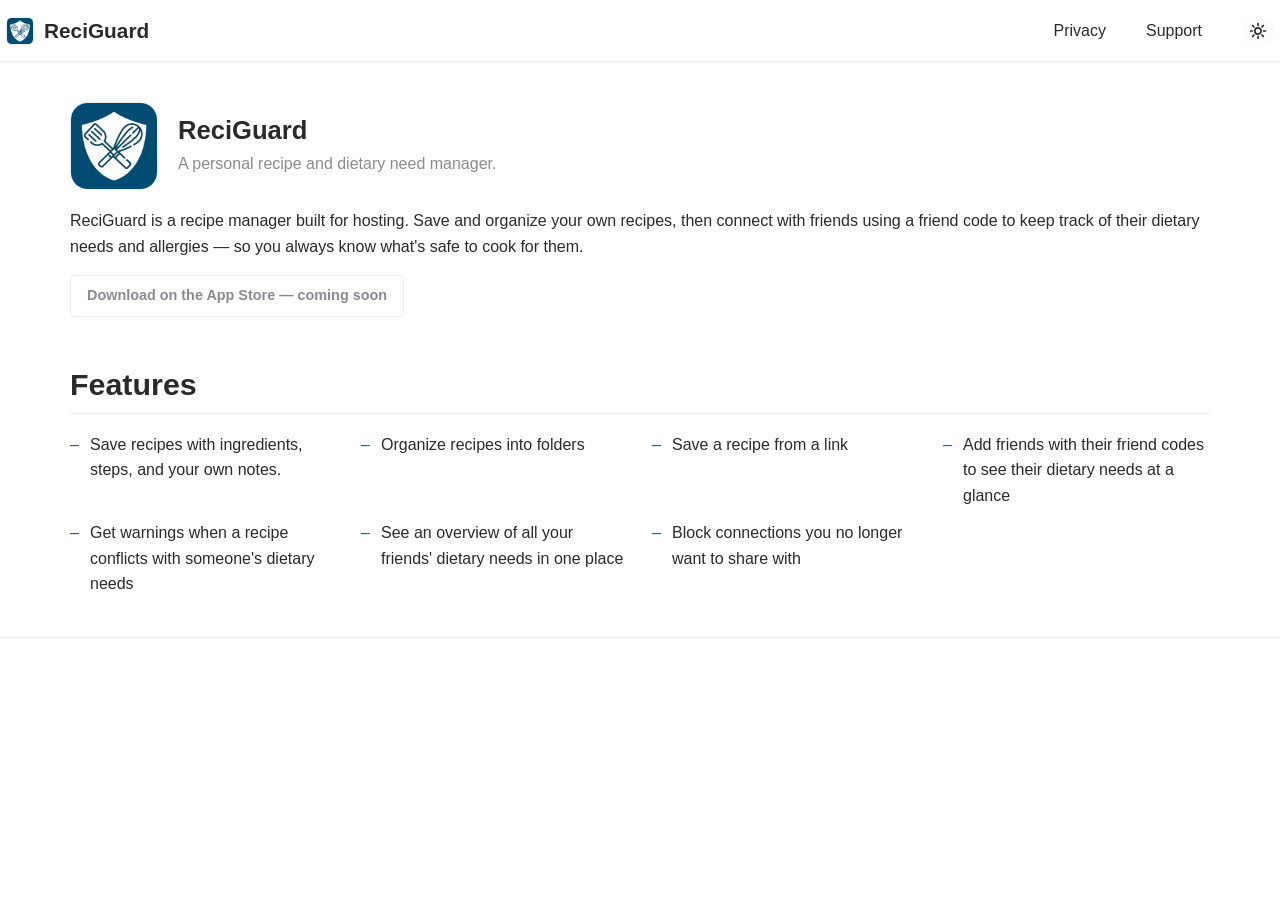
==== reciguard/index.html @ e8f0ff31 "Reciguard information" ====
<!DOCTYPE html>
<html lang="en" data-theme="light">
<head>
  <meta charset="UTF-8" />
  <meta name="viewport" content="width=device-width, initial-scale=1.0" />
  <title>ReciGuard</title>
  <meta name="description" content="ReciGuard is a recipe manager that helps you remember your friends' dietary needs." />
  <meta name="robots" content="noimageindex" />
  <meta http-equiv="Content-Security-Policy" content="default-src 'self'; style-src 'self' https://fonts.googleapis.com; font-src https://fonts.gstatic.com; img-src 'self' data:; script-src 'self'; base-uri 'self'; form-action 'none'; frame-ancestors 'none'" />
  <link rel="icon" href="data:," />
  <link rel="preconnect" href="https://fonts.googleapis.com" />
  <link rel="preconnect" href="https://fonts.gstatic.com" crossorigin />
  <link href="https://fonts.googleapis.com/css2?family=Inter:wght@400;500;600;700&display=swap" rel="stylesheet" />
  <link rel="stylesheet" href="/style.css" />
</head>
<body class="reciguard-page">
  <!-- ===== Masthead / top nav ===== -->
  <header class="masthead">
    <div class="masthead-inner">
      <a class="site-title app-title" href="index.html">
        <img class="app-title-icon" src="/assets/reciguard/icon.png" alt="" />
        ReciGuard
      </a>
      <nav class="site-nav">
        <a href="privacy.html">Privacy</a>
        <a href="support.html">Support</a>
        <button id="theme-toggle" class="theme-toggle" aria-label="Toggle color theme" title="Toggle theme">
          <span class="theme-icon" aria-hidden="true">
            <svg class="theme-icon-sun" xmlns="http://www.w3.org/2000/svg" fill="none" viewBox="0 0 24 24" stroke-width="2" stroke="currentColor">
              <path stroke-linecap="round" stroke-linejoin="round" d="M12 3v2.25m6.364.386-1.591 1.591M21 12h-2.25m-.386 6.364-1.591-1.591M12 18.75V21m-4.773-4.227-1.591 1.591M5.25 12H3m4.227-4.773L5.636 5.636M15.75 12a3.75 3.75 0 1 1-7.5 0 3.75 3.75 0 0 1 7.5 0Z" />
            </svg>
            <svg class="theme-icon-moon" xmlns="http://www.w3.org/2000/svg" fill="none" viewBox="0 0 24 24" stroke-width="2" stroke="currentColor">
              <path stroke-linecap="round" stroke-linejoin="round" d="M21.752 15.002A9.72 9.72 0 0 1 18 15.75c-5.385 0-9.75-4.365-9.75-9.75 0-1.33.266-2.597.748-3.752A9.753 9.753 0 0 0 3 11.25C3 16.635 7.365 21 12.75 21a9.753 9.753 0 0 0 9.002-5.998Z" />
            </svg>
          </span>
        </button>
      </nav>
    </div>
  </header>

  <div class="single-col">
    <section id="reciguard" class="page-section">
      <div class="app-hero">
        <img class="app-icon" src="/assets/reciguard/icon.png" alt="ReciGuard app icon" />
        <div class="app-hero-text">
          <h1 class="app-name">ReciGuard</h1>
          <p class="app-tagline">A personal recipe and dietary need manager.</p>
        </div>
      </div>

      <p>
        ReciGuard is a recipe manager built for hosting. Save and organize your own recipes,
        then connect with friends using a friend code to keep track of their dietary needs
        and allergies &mdash; so you always know what's safe to cook for them.
      </p>

      <!-- Placeholder: swap for the real App Store badge/link once ReciGuard is live. -->
      <a class="store-badge" aria-disabled="true">
        Download on the App Store &mdash; coming soon
      </a>
    </section>

    <section id="features" class="page-section">
      <h1 class="page-title">Features</h1>
      <ul class="feature-list">
        <li>Save recipes with ingredients, steps, and your own notes.</li>
        <li>Organize recipes into folders</li>
        <li>Save a recipe from a link</li>
        <li>Add friends with their friend codes to see their dietary needs at a glance</li>
        <li>Get warnings when a recipe conflicts with someone's dietary needs</li>
        <li>See an overview of all your friends' dietary needs in one place</li>
        <li>Block connections you no longer want to share with</li>
      </ul>
    </section>
  </div>

  <footer class="site-footer">
    <!-- <p>© <span id="year"></span> Amy Munson. Built with HTML &amp; CSS, hosted on GitHub Pages.</p> -->
  </footer>

  <script src="/script.js"></script>
</body>
</html>
---- style.css ----
/* =================================================================
   EDIT YOUR PALETTE HERE — change these and the whole site recolors.
   Only the values below are meant to be touched day-to-day.
   ================================================================= */
:root {
  /* Brand / accent */
  --brand:        #236188;
  --brand-hover:  rgb(26, 65, 116);
  --brand-light:  #bedff6;

  /* ---- Light theme ---- */
  --l-bg:      #ffffff;   /* page background */
  --l-surface: #fcfcfc;   /* cards / sidebar */
  --l-text:    #2a2a2a;   /* main text */
  --l-muted:   #898c8f;   /* secondary / meta text */
  --l-border:  #ececec;   /* hairlines, card borders */

  /* ---- Dark theme ---- */
  --d-bg:      #0f1419;
  --d-surface: #161b22;
  --d-text:    #d7dde3;
  --d-muted:   #9198a1;
  --d-border:  #2a313c;
}
/* ===== end palette — usually no need to edit below this line ===== */

/* Map the active theme onto neutral names the rest of the CSS uses. */
html[data-theme="light"] {
  --bg: var(--l-bg); --surface: var(--l-surface); --text: var(--l-text);
  --muted: var(--l-muted); --border: var(--l-border);
}
html[data-theme="dark"] {
  --bg: var(--d-bg); --surface: var(--d-surface); --text: var(--d-text);
  --muted: var(--d-muted); --border: var(--d-border);
}

:root {
  --page-width: 1400px;
  --sidebar-width: 230px;
  --radius: 4px;
  --transition: 140ms ease;
}

/* ---------- Base ---------- */
* { box-sizing: border-box; }
html { scroll-behavior: smooth; }

body {
  margin: 0;
  font-family: "Inter", -apple-system, BlinkMacSystemFont, "Segoe UI",
               Helvetica, Arial, sans-serif;
  font-size: 16px;
  line-height: 1.6;
  background: var(--bg);
  color: var(--text);
  -webkit-font-smoothing: antialiased;
  transition: background var(--transition), color var(--transition);
}

h1, h2, h3 { line-height: 1.25; font-weight: 700; }
p { margin: 0 0 1em; }

a { color: var(--brand); text-decoration: none; }
a:hover { color: var(--brand-hover); text-decoration: underline; font-weight: 500; }

.plain-link { color: var(--text); }
.plain-link:hover { color: var(--text); }

/* ---------- Masthead / top nav ---------- */
.masthead {
  position: sticky;
  top: 0;
  z-index: 10;
  background: var(--bg);
  border-bottom: 1px solid var(--border);
  box-shadow: 0 1px 4px rgba(0, 0, 0, 0.04);
}
.masthead-inner {
  max-width: var(--page-width);
  margin: 0 auto;
  padding: 14px 24px;
  display: flex;
  align-items: center;
  justify-content: space-between;
}
.site-title { font-weight: 700; font-size: 1.3rem; color: var(--text); }
.site-title:hover { text-decoration: none; color: var(--brand); font-weight: 700; }

.app-title { display: inline-flex; align-items: center; gap: 10px; }
.app-title-icon { width: 28px; height: 28px; border-radius: 20%; border: 1px solid var(--border); }

.site-nav { display: flex; align-items: center; gap: 40px; }
.site-nav a { color: var(--text); font-weight: 500; }
.site-nav a:hover { color: var(--brand); text-decoration: none; }

.theme-toggle {
  display: inline-flex; align-items: center; justify-content: center;
  width: 32px; height: 32px;
  border: 0px solid var(--border);
  border-radius: 50%;
  background: var(--surface);
  cursor: pointer;
  transition: background-color 0.25s ease;
}
.theme-toggle:hover { background: var(--brand-light); }
html[data-theme="dark"]  .theme-toggle:hover { background: var(--brand); }

.theme-toggle:focus-visible { outline: 2px solid var(--brand-light); }
html[data-theme="dark"]  .theme-toggle:focus-visible { outline: 2px solid var(--brand); }

.theme-icon {
  display: inline-flex;
  align-items: center;
  justify-content: center;
  width: 1.25rem;
  height: 1.25rem;
  line-height: 1;
  color: var(--text);
}
.theme-icon-sun {
  width: 1.25rem;
  height: 1.25rem;
  display: block;
}
.theme-icon-moon {
  width: 1.25rem;
  height: 1.25rem;
  display: none;
}
html[data-theme="light"] .theme-icon-sun { display: block; }
html[data-theme="light"] .theme-icon-moon { display: none; }
html[data-theme="dark"] .theme-icon-sun { display: none; }
html[data-theme="dark"] .theme-icon-moon { display: block; }

/* ---------- Two-column page layout ---------- */
.page-wrap {
  max-width: var(--page-width);
  margin: 0 auto;
  padding: 40px 24px;
  display: grid;
  grid-template-columns: var(--sidebar-width) 1fr;
  gap: 48px;
  align-items: start;
}

/* ---------- Author sidebar ---------- */
.author { position: sticky; top: 90px; text-align: left; }

.author-avatar {
  width: 110px; height: 110px;
  border-radius: 50%;
  margin-bottom: 16px;
  display: flex; align-items: center; justify-content: center;
  font-size: 2.2rem; font-weight: 700; letter-spacing: 0.02em;
  color: #fff;
  background: var(--brand);
  object-fit: cover;            /* applies if you swap in an <img> */
}

.author-name { margin: 0 0 4px; font-size: 1.3rem; }
.author-bio { margin: 0 0 18px; color: var(--muted); font-size: 0.92rem; line-height: 1.5; }

.author-links { list-style: none; padding: 0; margin: 0; }
.author-links li {
  display: flex; align-items: center; gap: 9px;
  padding: 6px 0;
  color: var(--text);
  font-size: 0.92rem;
  border-top: 1px solid var(--border);
}
.author-links li:last-child { border-bottom: 1px solid var(--border); }
.author-links a { color: inherit; }
.author-links a:hover { color: var(--brand); }
.ico {
  display: inline-flex; align-items: center; justify-content: center;
  width: 20px; font-size: 0.95rem; color: var(--muted);
  font-style: normal; font-weight: 600;
}
.ico svg {
  width: 100%;
  height: 100%;
  stroke-width: 2.25;
}

/* ---------- Main content ---------- */
.content { min-width: 0; }
.page-section { margin-bottom: 48px; }
.page-section:last-child { margin-bottom: 0; }

.page-title {
  font-size: 1.9rem;
  margin: 0 0 18px;
  padding-bottom: 10px;
  border-bottom: 1px solid var(--border);
}
.section-intro { color: var(--muted); margin-top: -6px; }

/* ---------- Project cards ---------- */
.grid {
  display: grid;
  grid-template-columns: repeat(auto-fill, minmax(100%, 1fr));
  gap: 18px;
}
.card {
  background: var(--background);
  border: 0px;
  border-radius: var(--radius);
  padding: 0px;
  padding-bottom: 20px;
}
.card-title { margin: 0 0 6px; font-size: 1.1rem; }
.card-desc { color: var(--muted); margin: 0 0 14px; font-size: 0.93rem; }

.tags { list-style: none; display: flex; flex-wrap: wrap; gap: 7px; padding: 0; margin: 0 0 14px; }
.tags li {
  font-size: 0.73rem; font-weight: 500; color: var(--muted);
  border: 1px solid var(--border); border-radius: var(--radius); padding: 2px 9px;
}
.card-links { display: flex; gap: 16px; font-weight: 600; font-size: 0.9rem; }

/* ---------- Hobby Gallery ---------- */
.gallery {
  display: grid;
  grid-template-columns: repeat(auto-fill, minmax(240px, 1fr));
  gap: 18px;
}
.gallery-card {
  display: grid;
  grid-template-rows: minmax(0, 1fr) auto;
  overflow: hidden;
  background: var(--surface);
  border: 0px;
  border-radius: 0;
  padding: 0;
  margin: 8px;
  transition: border-color var(--transition), box-shadow var(--transition);
}
.gallery-card img {
  width: 100%;
  height: 100%;
  display: block;
  object-fit: cover;
  aspect-ratio: 3 / 4;
}
.gallery-card-caption {
  padding: 10px 12px 12px;
  color: var(--muted);
  font-size: 0.88rem;
  line-height: 1.4;
}

.gallery-card-horizontal {
  display: grid;
  grid-template-rows: minmax(0, 1fr) auto;
  overflow: hidden;
  background: var(--surface);
  border: 0px;
  border-radius: 0;
  padding: 0;
  margin: 8px;
  transition: border-color var(--transition), box-shadow var(--transition);
}

.gallery-card-horizontal img {
  width: 100%;
  height: 100%;
  display: block;
  object-fit: cover;
  aspect-ratio: 4 / 3;
}

/* ---------- Footer ---------- */
.site-footer {
  border-top: 1px solid var(--border);
  padding: 26px 24px;
  text-align: center;
  color: var(--muted);
  font-size: 0.88rem;
}

/* ---------- Single-column utility pages (app support / legal) ---------- */
.single-col {
  max-width: 720px;
  margin: 0 auto;
  padding: 40px 24px;
}

/* ReciGuard pages get a much narrower side gutter than the rest of the site,
   and the content column fills most of the viewport instead of a fixed 720px. */
.reciguard-page .masthead-inner,
.reciguard-page .single-col {
  padding-left: 6px;
  padding-right: 6px;
}
.reciguard-page .single-col {
  width: 90%;
  max-width: none;
}

/* ---------- App hero ---------- */
.app-hero {
  display: flex;
  align-items: center;
  gap: 20px;
  margin-bottom: 18px;
}
.app-icon {
  width: 88px;
  height: 88px;
  border-radius: 20%;
  border: 1px solid var(--border);
  flex-shrink: 0;
}
.app-hero-text .app-name { margin: 0 0 4px; font-size: 1.6rem; }
.app-hero-text .app-tagline { margin: 0; color: var(--muted); }

.app-badge {
  display: inline-block;
  font-size: 0.78rem;
  font-weight: 600;
  color: var(--muted);
  border: 1px solid var(--border);
  border-radius: var(--radius);
  padding: 3px 10px;
  margin-bottom: 18px;
}

.store-badge {
  display: inline-flex;
  align-items: center;
  gap: 8px;
  border: 1px solid var(--border);
  border-radius: var(--radius);
  padding: 8px 16px;
  color: var(--muted);
  font-weight: 600;
  font-size: 0.9rem;
  cursor: default;
}
.store-badge:hover { cursor: pointer; }

.feature-list {
  list-style: none;
  padding: 0;
  margin: 0;
  display: grid;
  grid-template-columns: repeat(auto-fill, minmax(260px, 1fr));
  gap: 12px 24px;
}
.feature-list li {
  padding-left: 20px;
  position: relative;
}
.feature-list li::before {
  content: "\2013";
  position: absolute;
  left: 0;
  color: var(--brand);
}

.page-links { display: flex; gap: 20px; font-weight: 600; }

/* ---------- FAQ accordion ---------- */
.faq-item {
  border-bottom: 1px solid var(--border);
  padding: 14px 0;
}
.faq-item summary {
  cursor: pointer;
  font-weight: 600;
  list-style: none;
}
.faq-item summary::-webkit-details-marker { display: none; }
.faq-item summary::before {
  content: "+";
  display: inline-block;
  width: 16px;
  color: var(--text);
  font-weight: 700;
}
.faq-item[open] summary::before { content: "\2212"; }
.faq-item p {
  margin: 10px 0 0 16px;
  color: var(--muted);
}

/* ---------- Responsive: stack sidebar on top ---------- */
@media (max-width: 760px) {
  .page-wrap { grid-template-columns: 1fr; gap: 32px; }
  .author { position: static; text-align: center; }
  .author-avatar { margin-left: auto; margin-right: auto; }
  .author-links li { justify-content: center; }
  .site-nav { gap: 16px; }
  .app-hero { flex-direction: column; text-align: center; }
}
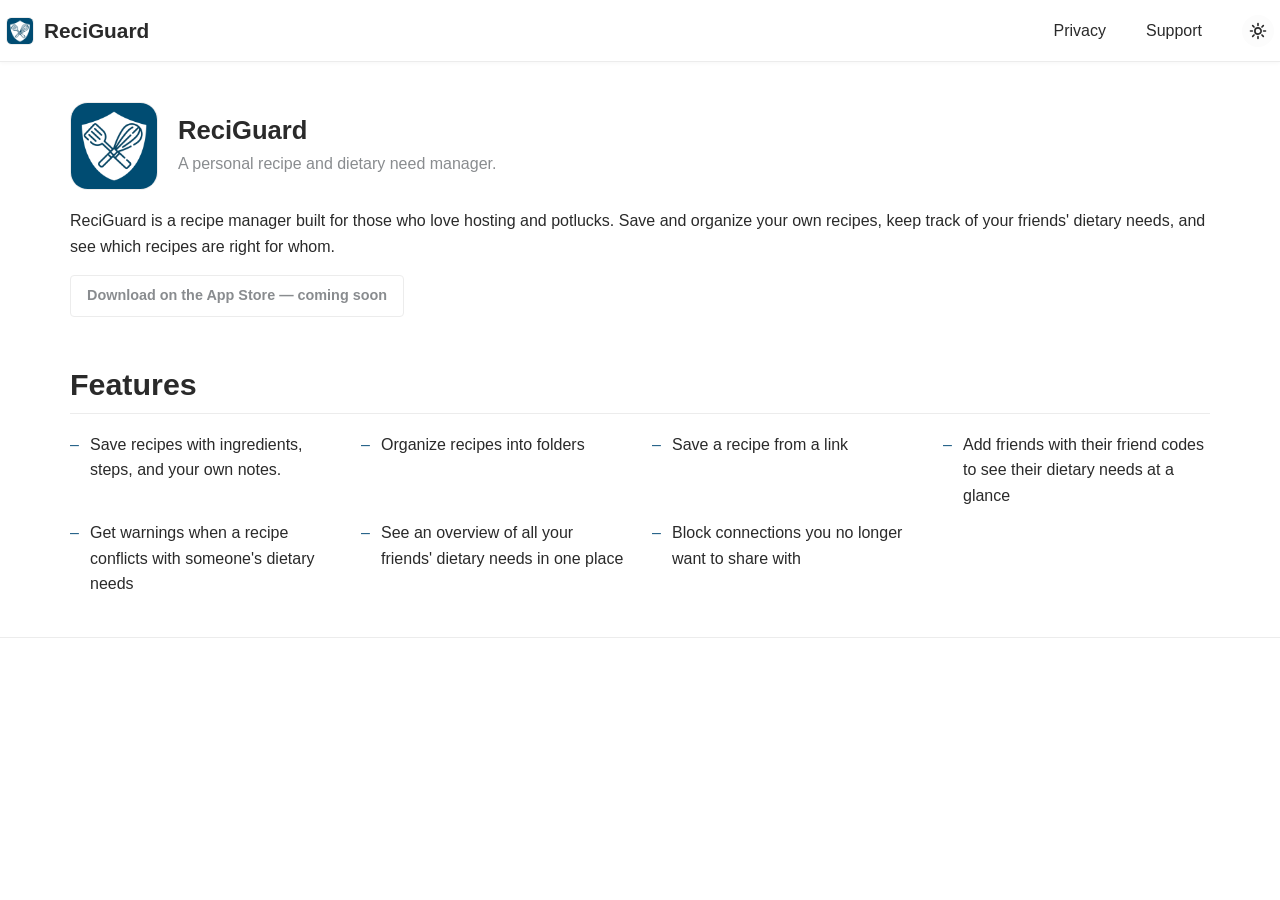
==== commit d56e6f72: "Tagline udpate" ====
--- a/reciguard/index.html
+++ b/reciguard/index.html
@@ -49,9 +49,8 @@
       </div>
 
       <p>
-        ReciGuard is a recipe manager built for hosting. Save and organize your own recipes,
-        then connect with friends using a friend code to keep track of their dietary needs
-        and allergies &mdash; so you always know what's safe to cook for them.
+        ReciGuard is a recipe manager built for those who love hosting and potlucks. Save and organize your own recipes,
+        keep track of your friends' dietary needs, and see which recipes are right for whom. 
       </p>
 
       <!-- Placeholder: swap for the real App Store badge/link once ReciGuard is live. -->
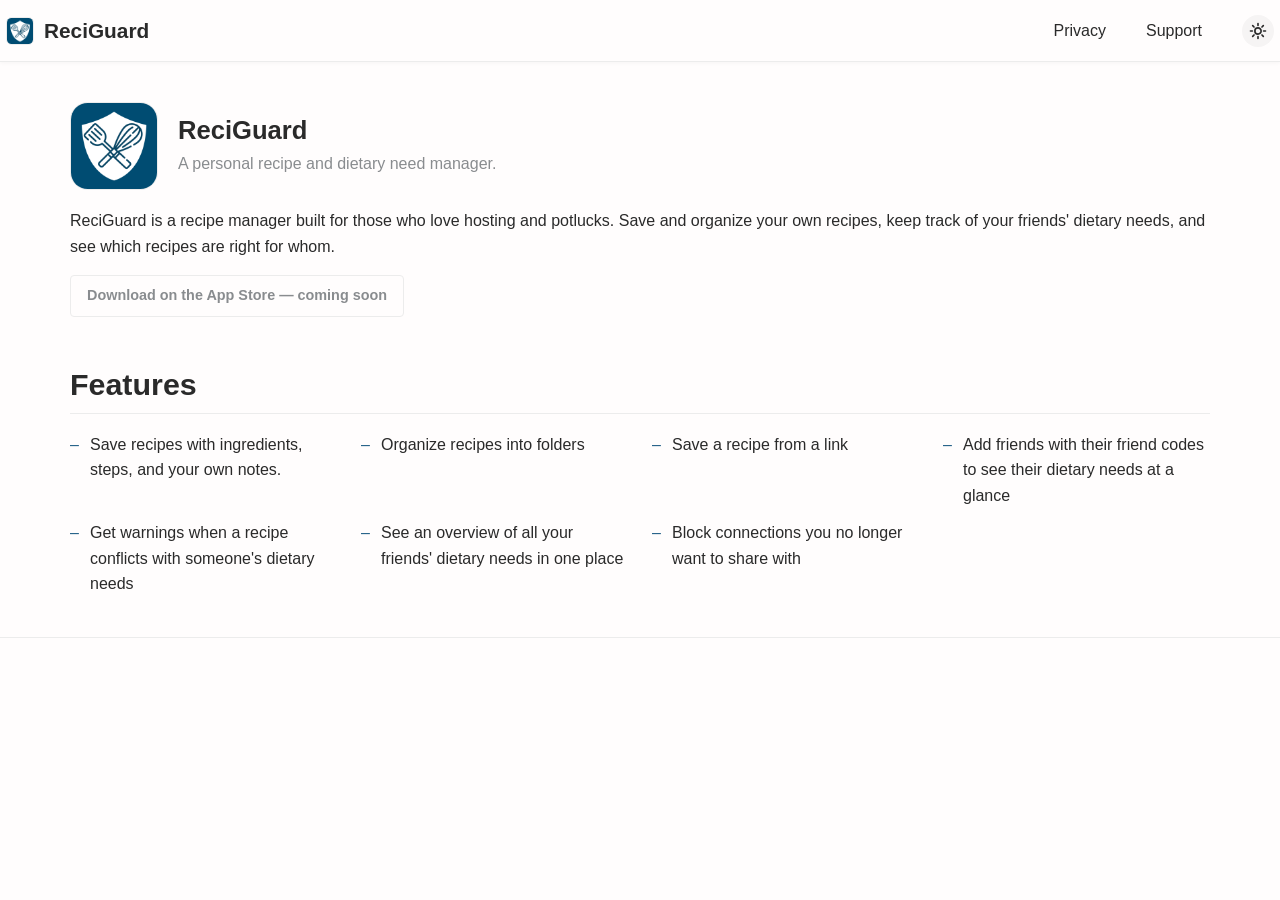
==== commit dc7ebe11: "update: homepage content and navbar formatting for mobile" ====
--- a/reciguard/index.html
+++ b/reciguard/index.html
@@ -21,7 +21,7 @@
         <img class="app-title-icon" src="/assets/reciguard/icon.png" alt="" />
         ReciGuard
       </a>
-      <nav class="site-nav">
+      <nav class="site-nav-permanent">
         <a href="privacy.html">Privacy</a>
         <a href="support.html">Support</a>
         <button id="theme-toggle" class="theme-toggle" aria-label="Toggle color theme" title="Toggle theme">
--- a/style.css
+++ b/style.css
@@ -9,8 +9,8 @@
   --brand-light:  #bedff6;
 
   /* ---- Light theme ---- */
-  --l-bg:      #ffffff;   /* page background */
-  --l-surface: #fcfcfc;   /* cards / sidebar */
+  --l-bg:      #fffdfd;   /* page background */
+  --l-surface: #f6f4f4;   /* cards / sidebar */
   --l-text:    #2a2a2a;   /* main text */
   --l-muted:   #898c8f;   /* secondary / meta text */
   --l-border:  #ececec;   /* hairlines, card borders */
@@ -76,6 +76,7 @@
   box-shadow: 0 1px 4px rgba(0, 0, 0, 0.04);
 }
 .masthead-inner {
+  position: relative;
   max-width: var(--page-width);
   margin: 0 auto;
   padding: 14px 24px;
@@ -89,9 +90,27 @@
 .app-title { display: inline-flex; align-items: center; gap: 10px; }
 .app-title-icon { width: 28px; height: 28px; border-radius: 20%; border: 1px solid var(--border); }
 
-.site-nav { display: flex; align-items: center; gap: 40px; }
-.site-nav a { color: var(--text); font-weight: 500; }
-.site-nav a:hover { color: var(--brand); text-decoration: none; }
+.nav-cluster { display: flex; align-items: center; gap: 20px; }
+
+.site-nav, .site-nav-permanent { display: flex; align-items: center; gap: 40px; }
+.site-nav a, .site-nav-permanent a { color: var(--text); font-weight: 500; }
+.site-nav a:hover, .site-nav-permanent a:hover { color: var(--brand); text-decoration: none; }
+
+.nav-toggle {
+  display: none;
+  align-items: center; justify-content: center;
+  width: 36px; height: 36px;
+  border: 0; border-radius: 50%;
+  background: transparent;
+  color: var(--text);
+  cursor: pointer;
+}
+.nav-toggle:hover { background: var(--surface); }
+.nav-toggle-icon { display: inline-flex; width: 1.4rem; height: 1.4rem; }
+.nav-toggle-icon svg { width: 100%; height: 100%; }
+.nav-icon-close { display: none; }
+.nav-toggle[aria-expanded="true"] .nav-icon-menu { display: none; }
+.nav-toggle[aria-expanded="true"] .nav-icon-close { display: block; }
 
 .theme-toggle {
   display: inline-flex; align-items: center; justify-content: center;
@@ -209,7 +228,8 @@
   padding-bottom: 20px;
 }
 .card-title { margin: 0 0 6px; font-size: 1.1rem; }
-.card-desc { color: var(--muted); margin: 0 0 14px; font-size: 0.93rem; }
+.card-desc { color: var(--text); margin: 0 0 14px; font-size: 0.93rem; }
+.card-subtitle { color: var(--muted); margin: 0 0 14px; font-size: 0.93rem; }
 
 .tags { list-style: none; display: flex; flex-wrap: wrap; gap: 7px; padding: 0; margin: 0 0 14px; }
 .tags li {
@@ -384,12 +404,59 @@
   color: var(--muted);
 }
 
-/* ---------- Responsive: stack sidebar on top ---------- */
+/* ---------- Responsive: collapsible nav + horizontal author bar ---------- */
 @media (max-width: 760px) {
-  .page-wrap { grid-template-columns: 1fr; gap: 32px; }
+  .page-wrap { grid-template-columns: 1fr; gap: 24px; }
+
+  /* Author sidebar becomes a horizontal strip: no photo/name, just the links. */
   .author { position: static; text-align: center; }
-  .author-avatar { margin-left: auto; margin-right: auto; }
-  .author-links li { justify-content: center; }
-  .site-nav { gap: 16px; }
+  .author-avatar, .author-name, .author-bio { display: none; }
+  .author-links {
+    display: flex;
+    flex-direction: row;
+    flex-wrap: wrap;
+    justify-content: center;
+    column-gap: 20px;
+    row-gap: 4px;
+  }
+  .author-links li {
+    justify-content: center;
+    padding: 2px 0;
+    border-top: 0;
+  }
+  .author-links li:last-child { border-bottom: 0; }
+
+  /* Nav collapses behind a menu button. */
+  .nav-toggle { display: inline-flex; }
+  .site-nav {
+    display: none;
+    position: absolute;
+    top: 100%;
+    left: 0;
+    right: 0;
+    flex-direction: column;
+    align-items: stretch;
+    gap: 0;
+    padding: 8px 24px 16px;
+    background: var(--bg);
+    border-bottom: 1px solid var(--border);
+    box-shadow: 0 4px 10px rgba(0, 0, 0, 0.06);
+  }
+  .site-nav.is-open { display: flex; }
+  .site-nav a {
+    padding: 12px 0;
+    border-top: 1px solid var(--border);
+  }
+  .nav-cluster { gap: 14px; }
+
+  /* ReciGuard nav never collapses, so give it room to wrap instead of
+     overflowing the header on narrow screens. */
+  .site-nav-permanent {
+    gap: 14px;
+    flex-wrap: wrap;
+    justify-content: flex-end;
+    row-gap: 6px;
+  }
+
   .app-hero { flex-direction: column; text-align: center; }
 }
